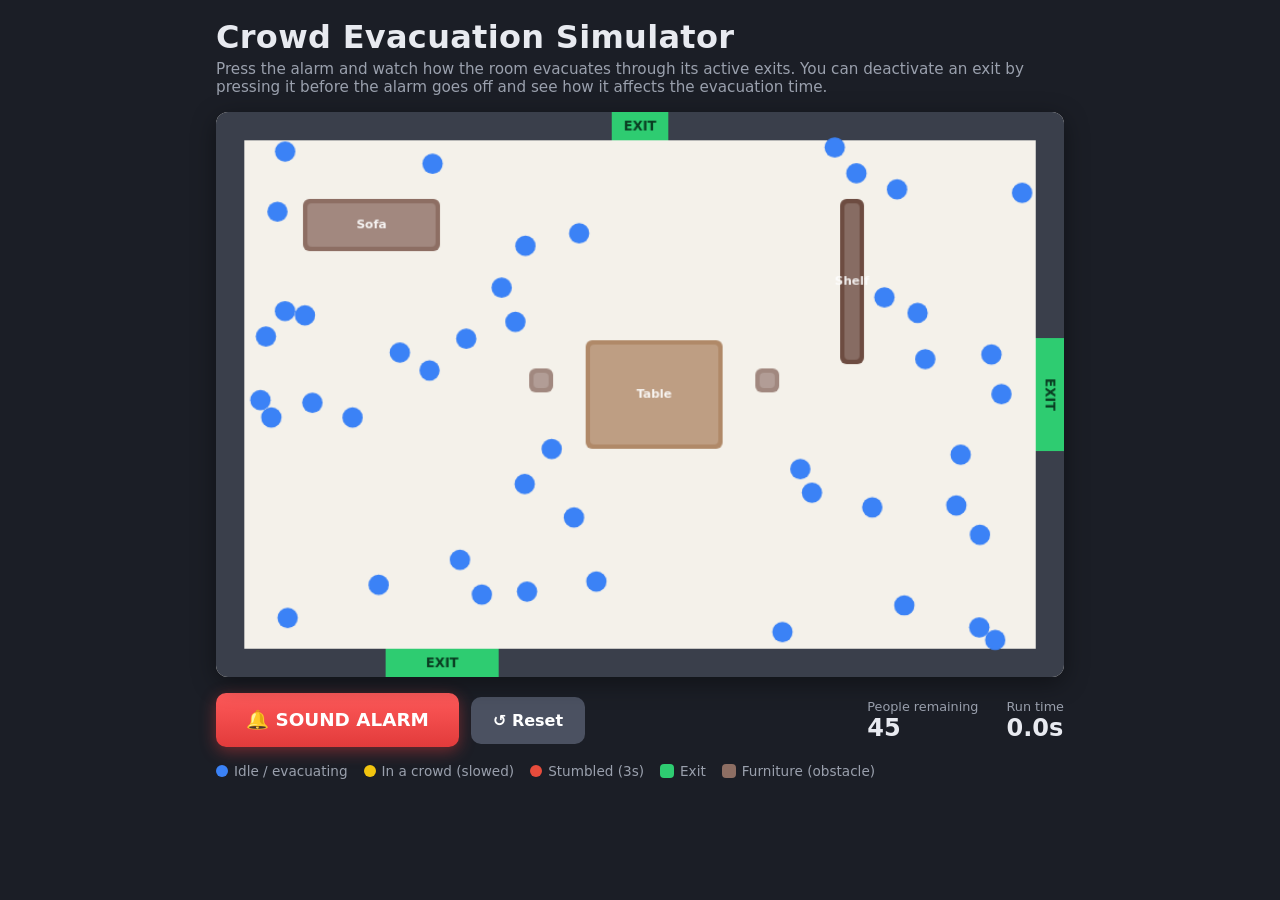
==== index.html @ 79a75147 "Add index.html redirect for GitHub Pages root URL Co-Authored-By: Claude Opus 4.7 (1M context) <nore" ====
<!DOCTYPE html>
<html lang="en">
<head>
<meta charset="UTF-8">
<meta http-equiv="refresh" content="0; url=evacuation-sim.html">
<title>Crowd Evacuation Simulator</title>
</head>
<body>
<p>Redirecting to the <a href="evacuation-sim.html">Crowd Evacuation Simulator</a>…</p>
</body>
</html>
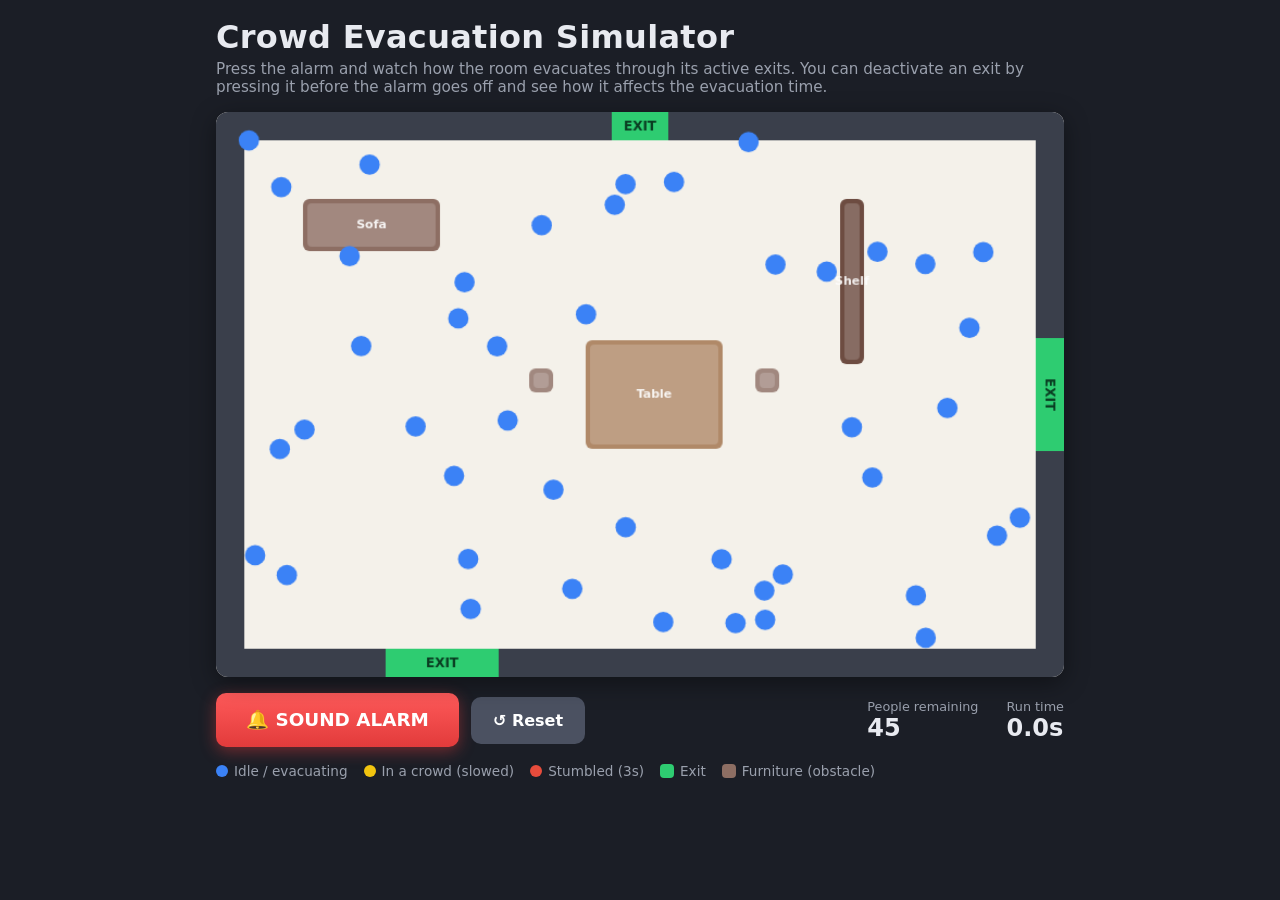
==== commit 8c3018e9: "Split single HTML file into index.html + styles.css + evacuation-sim.js Move all logic into an exter" ====
--- a/index.html
+++ b/index.html
@@ -2,10 +2,41 @@
 <html lang="en">
 <head>
 <meta charset="UTF-8">
-<meta http-equiv="refresh" content="0; url=evacuation-sim.html">
+<meta name="viewport" content="width=device-width, initial-scale=1.0">
 <title>Crowd Evacuation Simulator</title>
+<link rel="stylesheet" href="styles.css">
 </head>
 <body>
-<p>Redirecting to the <a href="evacuation-sim.html">Crowd Evacuation Simulator</a>…</p>
+<div class="wrap">
+  <h1>Crowd Evacuation Simulator</h1>
+  <p class="subtitle">Press the alarm and watch how the room evacuates through its active exits. You can deactivate an exit by pressing it before the alarm goes off and see how it affects the evacuation time.</p>
+
+  <div class="stage">
+    <canvas id="canvas"></canvas>
+    <div class="flash" id="flash"></div>
+  </div>
+
+  <div class="controls">
+    <button id="alarmBtn">🔔 SOUND ALARM</button>
+    <button id="resetBtn">↺ Reset</button>
+    <div class="stats">
+      <div class="stat"><span class="label">People remaining</span><span class="value" id="remaining">0</span></div>
+      <div class="stat"><span class="label">Run time</span><span class="value" id="timer">0.0s</span></div>
+    </div>
+  </div>
+
+  <div id="analysis"></div>
+  <div id="banner"></div>
+
+  <div class="legend">
+    <span><span class="dot" style="background:#3b82f6"></span> Idle / evacuating</span>
+    <span><span class="dot" style="background:#f1c40f"></span> In a crowd (slowed)</span>
+    <span><span class="dot" style="background:#e74c3c"></span> Stumbled (3s)</span>
+    <span><span class="swatch" style="background:#2ecc71"></span> Exit</span>
+    <span><span class="swatch" style="background:#8d6e63"></span> Furniture (obstacle)</span>
+  </div>
+</div>
+
+<script src="evacuation-sim.js"></script>
 </body>
 </html>
--- a/styles.css
+++ b/styles.css
@@ -0,0 +1,90 @@
+:root {
+  --floor: #f4f1ea;
+  --wall:  #3a3f4b;
+  --exit:  #2ecc71;
+  --bg:    #1b1e26;
+  --text:  #e8eaf0;
+  --muted: #9aa0ad;
+}
+* { box-sizing: border-box; }
+html, body {
+  margin: 0; padding: 0;
+  background: var(--bg);
+  color: var(--text);
+  font-family: system-ui, -apple-system, "Segoe UI", Roboto, sans-serif;
+}
+.wrap { max-width: 880px; margin: 0 auto; padding: 18px 16px 40px; }
+h1 { margin: 0 0 4px; font-size: clamp(1.4rem, 4vw, 2rem); letter-spacing: 0.3px; }
+.subtitle { margin: 0 0 16px; color: var(--muted); font-size: 0.95rem; }
+.stage {
+  position: relative; width: 100%;
+  border-radius: 12px; overflow: hidden;
+  box-shadow: 0 6px 24px rgba(0,0,0,0.4); line-height: 0;
+}
+canvas { width: 100%; height: auto; display: block; background: var(--floor); touch-action: manipulation; }
+/* Edge flash: a red inset glow that fades after the alarm */
+.flash {
+  position: absolute; inset: 0; pointer-events: none;
+  box-shadow: inset 0 0 0 0 rgba(231,76,60,0);
+  transition: box-shadow 0.12s ease-out; border-radius: 12px;
+}
+.flash.on { box-shadow: inset 0 0 60px 18px rgba(231,76,60,0.85); transition: none; }
+.controls { display: flex; flex-wrap: wrap; gap: 12px; align-items: center; margin: 16px 0; }
+button {
+  font: inherit; font-weight: 600; border: none; border-radius: 10px;
+  padding: 14px 22px; cursor: pointer; color: #fff;
+  transition: transform 0.06s ease, filter 0.15s ease, box-shadow 0.15s ease;
+}
+button:active { transform: translateY(1px) scale(0.99); }
+button:disabled { opacity: 0.45; cursor: not-allowed; }
+/* The alarm button is the visual focus while idle */
+#alarmBtn {
+  background: linear-gradient(180deg, #ff5a5a, #e23b3b);
+  font-size: 1.15rem; padding: 16px 30px;
+  box-shadow: 0 4px 16px rgba(226,59,59,0.45);
+}
+#alarmBtn:not(:disabled) { animation: pulse 1.6s ease-in-out infinite; }
+@keyframes pulse {
+  0%,100% { box-shadow: 0 4px 16px rgba(226,59,59,0.45); }
+  50%     { box-shadow: 0 4px 28px rgba(226,59,59,0.85); }
+}
+#resetBtn { background: #4b5161; }
+#resetBtn:hover { filter: brightness(1.12); }
+.stats { display: flex; flex-wrap: wrap; gap: 10px 28px; margin-left: auto; align-items: baseline; }
+.stat .label { color: var(--muted); font-size: 0.8rem; display: block; }
+.stat .value { font-size: 1.5rem; font-weight: 700; font-variant-numeric: tabular-nums; }
+/* Banner shown when everyone is out */
+#banner {
+  margin: 4px 0 0; padding: 14px 18px; border-radius: 10px;
+  background: rgba(46,204,113,0.15); border: 1px solid rgba(46,204,113,0.5);
+  color: #5ff09a; font-weight: 700; font-size: 1.1rem; display: none;
+}
+#banner.show { display: block; }
+/* Analysis result (average over many simulated runs) */
+#analysis {
+  margin: 10px 0 0; padding: 14px 18px; border-radius: 10px;
+  background: rgba(59,130,246,0.14); border: 1px solid rgba(59,130,246,0.5);
+  color: #cfe0ff; font-size: 1.05rem; display: none;
+}
+#analysis.show { display: block; }
+#analysis strong { font-size: 1.35rem; font-variant-numeric: tabular-nums; color: #fff; }
+#analysis .range { color: var(--muted); font-size: 0.85rem; display: block; margin-top: 2px; }
+.legend { display: flex; flex-wrap: wrap; gap: 16px; margin-top: 16px; color: var(--muted); font-size: 0.85rem; }
+.legend span { display: inline-flex; align-items: center; gap: 6px; }
+.swatch { width: 14px; height: 14px; border-radius: 4px; display: inline-block; }
+.dot { width: 12px; height: 12px; border-radius: 50%; display: inline-block; }
+/* Touch niceties: no blue tap flash, no accidental text selection on the UI */
+button, .controls, .legend, .subtitle { -webkit-tap-highlight-color: transparent; }
+.controls, .legend { user-select: none; -webkit-user-select: none; }
+canvas { -webkit-user-select: none; user-select: none; }
+/* Narrow / phone screens: let the buttons share the row and stats wrap below */
+@media (max-width: 560px) {
+  .wrap { padding: 14px 12px 32px; }
+  .controls { gap: 10px; }
+  #alarmBtn { flex: 1 1 auto; font-size: 1.05rem; padding: 16px 18px; }
+  #resetBtn { flex: 0 0 auto; padding: 16px 18px; }
+  .stats { margin-left: 0; flex-basis: 100%; justify-content: space-between; gap: 8px 16px; }
+  .stat .value { font-size: 1.3rem; }
+  #analysis, #banner { font-size: 1rem; padding: 12px 14px; }
+  .legend { gap: 10px 14px; font-size: 0.8rem; }
+}
